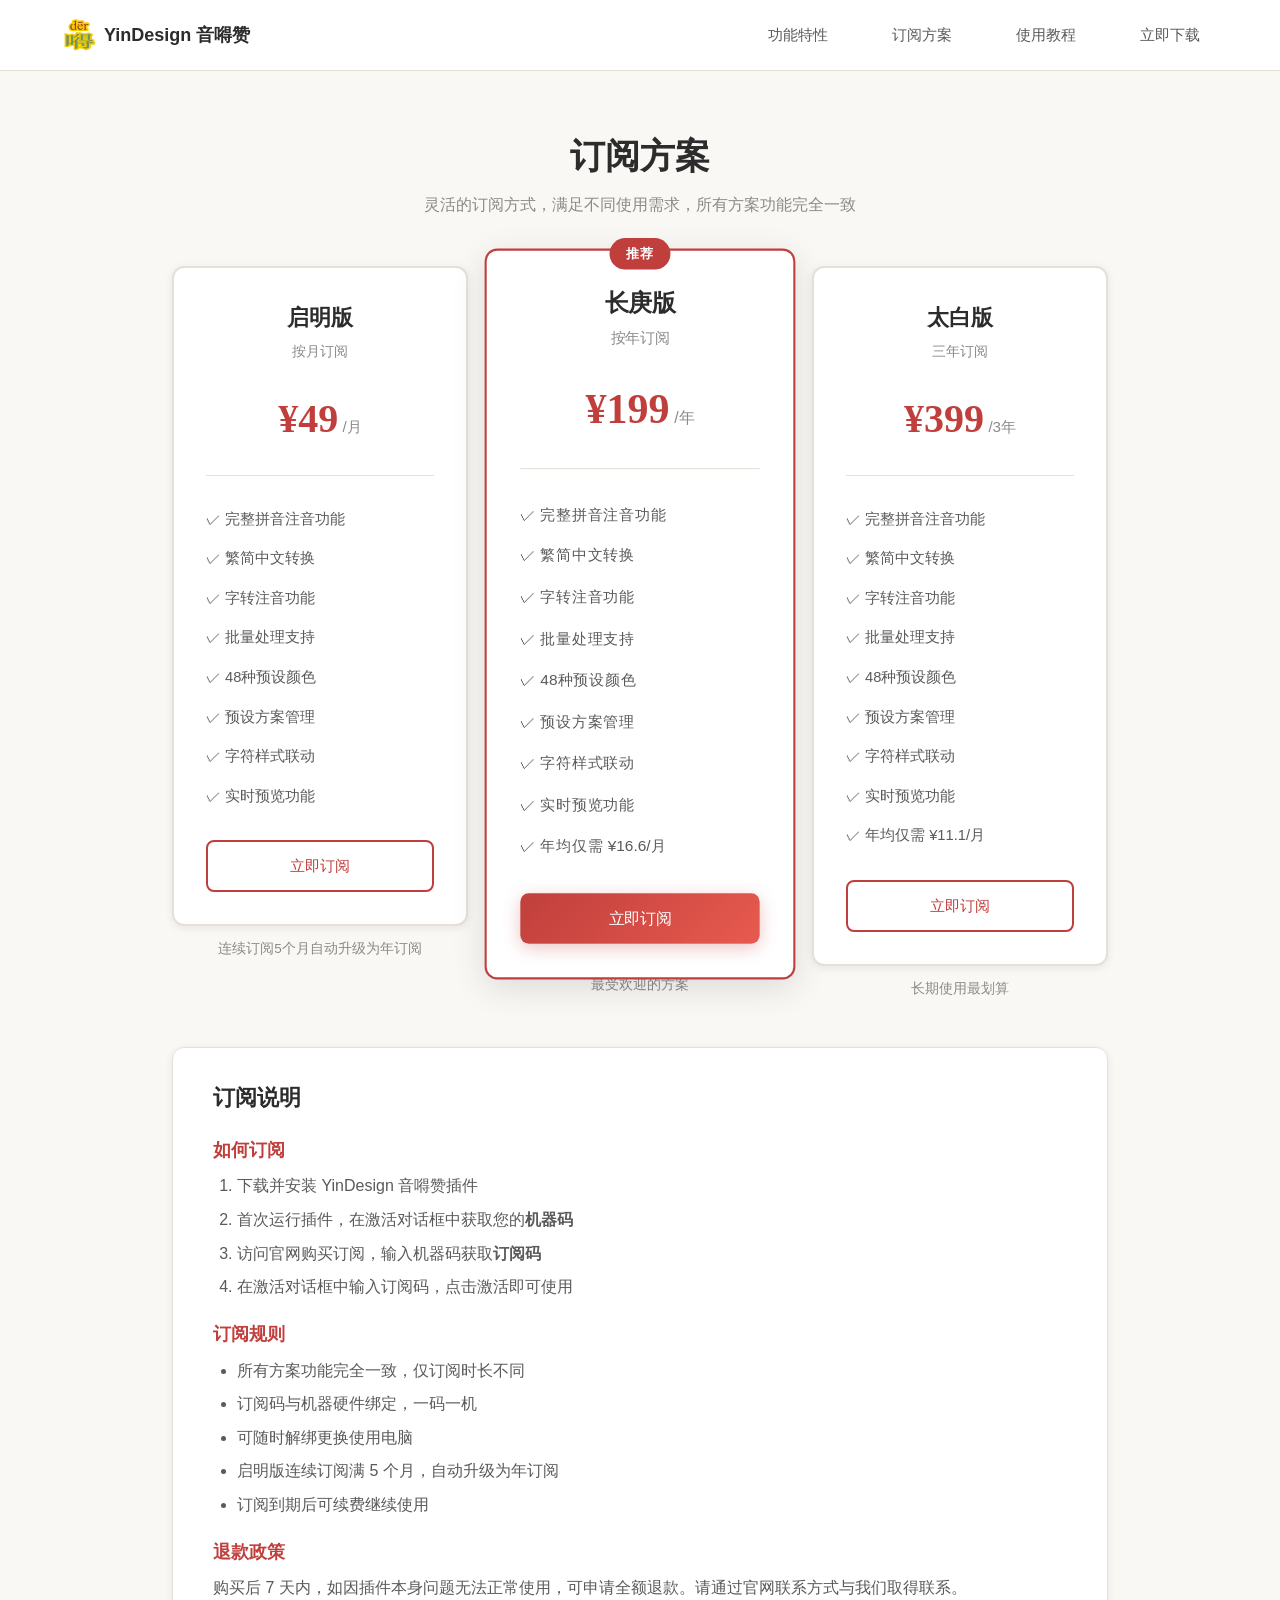
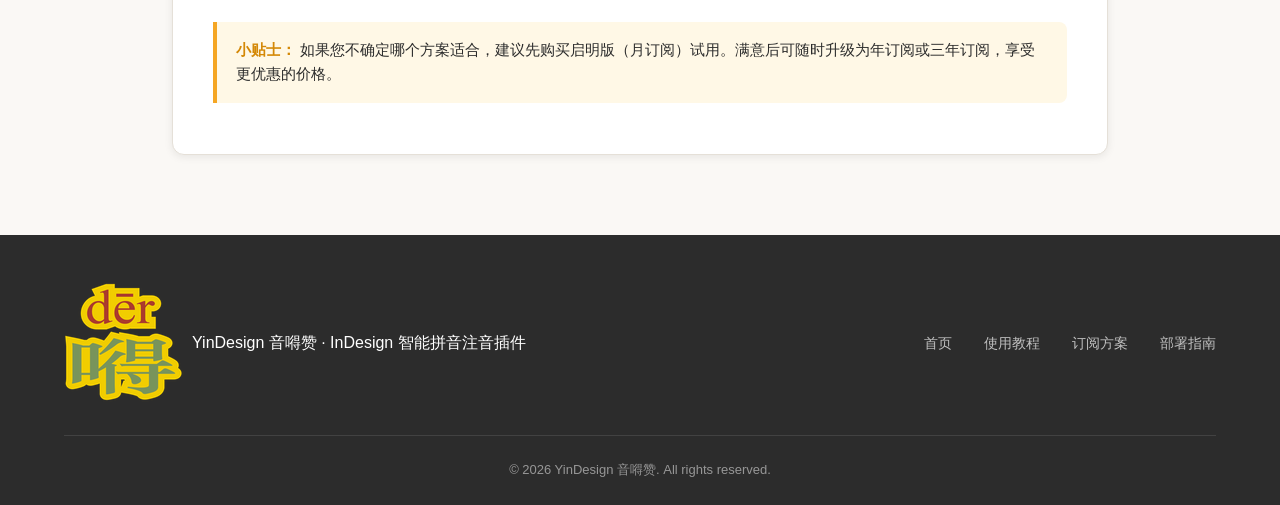
==== buy.html @ cba08c19 "v0.1补充页面文件" ====
<!DOCTYPE html>
<html lang="zh-CN">
<head>
    <meta charset="UTF-8">
    <meta name="viewport" content="width=device-width, initial-scale=1.0">
    <title>订阅方案 - YinDesign 音嘚赞 | InDesign 拼音注音插件</title>
    <meta name="description" content="YinDesign 音嘚赞订阅方案：启明版（¥49/月）、长庚版（¥199/年）、太白版（¥399/3年），灵活订阅，随时解绑。">
    <meta name="robots" content="index, follow">
    <link rel="canonical" href="https://yindesign.vip/buy.html">

    <link rel="stylesheet" href="styles.css">
    <style>
        .buy-page { padding-top: 80px; background: var(--bg-light); }
        .buy-container { max-width: 1000px; margin: 0 auto; padding: 3rem 2rem 5rem; }
        .buy-header { text-align: center; margin-bottom: 3rem; }
        .buy-header h1 { font-size: 2.2rem; margin-bottom: 0.5rem; }
        .buy-header p { color: var(--text-muted); }

        .pricing-grid { display: grid; grid-template-columns: repeat(3, 1fr); gap: 1.5rem; margin-bottom: 2rem; }
        .pricing-col { display: flex; flex-direction: column; }
        .pricing-card { background: white; border-radius: var(--radius-lg); padding: 2rem; box-shadow: var(--shadow-sm); border: 2px solid var(--border); flex: 1; display: flex; flex-direction: column; transition: all 0.3s; }
        .pricing-card:hover { transform: translateY(-4px); box-shadow: var(--shadow-md); }
        .pricing-card.featured { border-color: var(--primary); position: relative; }
        .pricing-badge { position: absolute; top: -12px; left: 50%; transform: translateX(-50%); background: var(--primary); color: white; padding: 0.3rem 1rem; border-radius: 999px; font-size: 0.8rem; font-weight: 600; }
        .pricing-header { text-align: center; margin-bottom: 1.5rem; }
        .pricing-name { font-size: 1.4rem; margin-bottom: 0.25rem; color: var(--text-primary); }
        .pricing-desc { color: var(--text-muted); font-size: 0.9rem; }
        .pricing-price { text-align: center; margin-bottom: 1.5rem; padding-bottom: 1.5rem; border-bottom: 1px solid var(--border); }
        .price-amount { font-size: 2.5rem; font-weight: 800; color: var(--primary); }
        .price-period { color: var(--text-muted); font-size: 0.95rem; }
        .pricing-features { list-style: none; padding: 0; margin: 0 0 1.5rem; flex: 1; }
        .pricing-features li { padding: 0.5rem 0; color: var(--text-secondary); font-size: 0.92rem; border-bottom: 1px solid var(--border-light); }
        .pricing-features li:last-child { border-bottom: none; }
        .pricing-card-note { text-align: center; color: var(--text-muted); font-size: 0.85rem; margin-top: 0.75rem; }

        .buy-info { background: white; border-radius: var(--radius-lg); padding: 2rem 2.5rem; margin-top: 3rem; box-shadow: var(--shadow-sm); border: 1px solid var(--border); }
        .buy-info h2 { font-size: 1.4rem; margin-bottom: 1rem; color: var(--text-primary); }
        .buy-info h3 { font-size: 1.1rem; margin: 1.25rem 0 0.5rem; color: var(--primary); }
        .buy-info p { margin-bottom: 0.75rem; color: var(--text-secondary); line-height: 1.8; }
        .buy-info ol { margin-left: 1.5rem; margin-bottom: 1rem; color: var(--text-secondary); }
        .buy-info li { margin-bottom: 0.4rem; line-height: 1.7; }
        .buy-info .tip { background: #fff8e6; border-left: 4px solid #f5a623; padding: 1rem 1.2rem; border-radius: 0 8px 8px 0; margin: 1.2rem 0; font-size: 0.95rem; }
        .buy-info .tip strong { color: #d48806; }

        @media (max-width: 900px) {
            .pricing-grid { grid-template-columns: 1fr; gap: 2rem; }
            .buy-container { padding: 2rem 1rem 4rem; }
            .buy-info { padding: 1.5rem; }
        }
    </style>
</head>
<body>
    <nav class="navbar">
        <div class="container">
            <div class="nav-brand">
                <a href="index.html" style="display:flex;align-items:center;gap:0.5rem;text-decoration:none;color:inherit;">
                    <img src="images/logo-yindesign.png" alt="YinDesign" class="brand-logo">
                    <span class="brand-text"><span class="brand-yd">YinDesign</span> <span class="brand-name">音嘚赞</span></span>
                </a>
            </div>
            <button class="nav-toggle" aria-label="菜单"><span></span><span></span><span></span></button>
            <ul class="nav-menu">
                <li><a href="index.html#features">功能特性</a></li>
                <li><a href="index.html#pricing">订阅方案</a></li>
                <li><a href="tutorial.html">使用教程</a></li>
                <li><a href="index.html#download">立即下载</a></li>
            </ul>
        </div>
    </nav>

    <main class="buy-page">
        <div class="buy-container">
            <div class="buy-header">
                <h1>订阅方案</h1>
                <p>灵活的订阅方式，满足不同使用需求，所有方案功能完全一致</p>
            </div>

            <div class="pricing-grid">
                <div class="pricing-col">
                    <div class="pricing-card">
                        <div class="pricing-header">
                            <h3 class="pricing-name">启明版</h3>
                            <p class="pricing-desc">按月订阅</p>
                        </div>
                        <div class="pricing-price">
                            <span class="price-amount">¥49</span>
                            <span class="price-period">/月</span>
                        </div>
                        <ul class="pricing-features">
                            <li>✓ 完整拼音注音功能</li>
                            <li>✓ 繁简中文转换</li>
                            <li>✓ 字转注音功能</li>
                            <li>✓ 批量处理支持</li>
                            <li>✓ 48种预设颜色</li>
                            <li>✓ 预设方案管理</li>
                            <li>✓ 字符样式联动</li>
                            <li>✓ 实时预览功能</li>
                        </ul>
                        <a href="#" class="btn btn-outline btn-block">立即订阅</a>
                    </div>
                    <p class="pricing-card-note">连续订阅5个月自动升级为年订阅</p>
                </div>

                <div class="pricing-col">
                    <div class="pricing-card featured">
                        <div class="pricing-badge">推荐</div>
                        <div class="pricing-header">
                            <h3 class="pricing-name">长庚版</h3>
                            <p class="pricing-desc">按年订阅</p>
                        </div>
                        <div class="pricing-price">
                            <span class="price-amount">¥199</span>
                            <span class="price-period">/年</span>
                        </div>
                        <ul class="pricing-features">
                            <li>✓ 完整拼音注音功能</li>
                            <li>✓ 繁简中文转换</li>
                            <li>✓ 字转注音功能</li>
                            <li>✓ 批量处理支持</li>
                            <li>✓ 48种预设颜色</li>
                            <li>✓ 预设方案管理</li>
                            <li>✓ 字符样式联动</li>
                            <li>✓ 实时预览功能</li>
                            <li>✓ 年均仅需 ¥16.6/月</li>
                        </ul>
                        <a href="#" class="btn btn-primary btn-block">立即订阅</a>
                    </div>
                    <p class="pricing-card-note">最受欢迎的方案</p>
                </div>

                <div class="pricing-col">
                    <div class="pricing-card">
                        <div class="pricing-header">
                            <h3 class="pricing-name">太白版</h3>
                            <p class="pricing-desc">三年订阅</p>
                        </div>
                        <div class="pricing-price">
                            <span class="price-amount">¥399</span>
                            <span class="price-period">/3年</span>
                        </div>
                        <ul class="pricing-features">
                            <li>✓ 完整拼音注音功能</li>
                            <li>✓ 繁简中文转换</li>
                            <li>✓ 字转注音功能</li>
                            <li>✓ 批量处理支持</li>
                            <li>✓ 48种预设颜色</li>
                            <li>✓ 预设方案管理</li>
                            <li>✓ 字符样式联动</li>
                            <li>✓ 实时预览功能</li>
                            <li>✓ 年均仅需 ¥11.1/月</li>
                        </ul>
                        <a href="#" class="btn btn-outline btn-block">立即订阅</a>
                    </div>
                    <p class="pricing-card-note">长期使用最划算</p>
                </div>
            </div>

            <div class="buy-info">
                <h2>订阅说明</h2>

                <h3>如何订阅</h3>
                <ol>
                    <li>下载并安装 YinDesign 音嘚赞插件</li>
                    <li>首次运行插件，在激活对话框中获取您的<strong>机器码</strong></li>
                    <li>访问官网购买订阅，输入机器码获取<strong>订阅码</strong></li>
                    <li>在激活对话框中输入订阅码，点击激活即可使用</li>
                </ol>

                <h3>订阅规则</h3>
                <ul style="padding-left:1.5rem;color:var(--text-secondary);margin-bottom:1rem;">
                    <li>所有方案功能完全一致，仅订阅时长不同</li>
                    <li>订阅码与机器硬件绑定，一码一机</li>
                    <li>可随时解绑更换使用电脑</li>
                    <li>启明版连续订阅满 5 个月，自动升级为年订阅</li>
                    <li>订阅到期后可续费继续使用</li>
                </ul>

                <h3>退款政策</h3>
                <p>购买后 7 天内，如因插件本身问题无法正常使用，可申请全额退款。请通过官网联系方式与我们取得联系。</p>

                <div class="tip">
                    <strong>小贴士：</strong>
                    如果您不确定哪个方案适合，建议先购买启明版（月订阅）试用。满意后可随时升级为年订阅或三年订阅，享受更优惠的价格。
                </div>
            </div>
        </div>
    </main>

    <footer class="footer">
        <div class="container">
            <div class="footer-content">
                <div class="footer-brand">
                    <img src="images/logo-yindesign.png" alt="YinDesign" class="footer-logo">
                    <p>YinDesign 音嘚赞 · InDesign 智能拼音注音插件</p>
                </div>
                <div class="footer-links">
                    <a href="index.html">首页</a>
                    <a href="tutorial.html">使用教程</a>
                    <a href="buy.html">订阅方案</a>
                    <a href="deploy-guide.html">部署指南</a>
                </div>
            </div>
            <div class="footer-bottom">
                <p>&copy; 2026 YinDesign 音嘚赞. All rights reserved.</p>
            </div>
        </div>
    </footer>
</body>
</html>
---- styles.css ----
/* ============================================
 * YinDesign 音嘚赞官网样式
 * 配色方案：中国传统色
 * ============================================ */

/* CSS 变量 - 传统配色 */
:root {
    /* 主色调 - 朱砂红系 */
    --primary: #C03F3C;           /* 朱砂红 */
    --primary-light: #E85A4F;     /* 浅朱红 */
    --primary-dark: #8B2323;      /* 深朱红 */
    
    /* 辅助色 - 黛蓝系 */
    --secondary: #2E4A62;         /* 黛蓝 */
    --secondary-light: #4A6B8A;   /* 浅黛蓝 */
    --secondary-dark: #1A2F42;    /* 深黛蓝 */
    
    /* 点缀色 */
    --accent: #D4A84B;            /* 金色 */
    --accent-light: #E8C97A;      /* 浅金 */
    
    /* 中性色 */
    --text-primary: #2C2C2C;      /* 墨黑 */
    --text-secondary: #5A5A5A;    /* 灰黑 */
    --text-muted: #8A8A8A;        /* 浅灰 */
    --bg-light: #FAF8F5;          /* 米白 */
    --bg-white: #FFFFFF;          /* 纯白 */
    --border: #E5E0D8;            /* 边框色 */
    
    /* 渐变 */
    --gradient-hero: linear-gradient(135deg, #FAF8F5 0%, #F5F0E8 50%, #EDE5D8 100%);
    --gradient-primary: linear-gradient(135deg, #C03F3C 0%, #E85A4F 100%);
    --gradient-secondary: linear-gradient(135deg, #2E4A62 0%, #4A6B8A 100%);
    
    /* 字体（系统自带，无需网络） */
    --font-serif: 'Songti SC', 'SimSun', 'STSong', 'Georgia', serif;
    --font-sans: 'PingFang SC', 'Hiragino Sans GB', 'Microsoft YaHei', 'Helvetica Neue', Helvetica, Arial, sans-serif;
    
    /* 间距 */
    --spacing-xs: 0.5rem;
    --spacing-sm: 1rem;
    --spacing-md: 1.5rem;
    --spacing-lg: 2rem;
    --spacing-xl: 3rem;
    --spacing-xxl: 4rem;
    
    /* 圆角 */
    --radius-sm: 4px;
    --radius-md: 8px;
    --radius-lg: 12px;
    --radius-xl: 20px;
    
    /* 阴影 */
    --shadow-sm: 0 2px 8px rgba(0, 0, 0, 0.08);
    --shadow-md: 0 4px 16px rgba(0, 0, 0, 0.1);
    --shadow-lg: 0 8px 32px rgba(0, 0, 0, 0.12);
    --shadow-xl: 0 16px 48px rgba(0, 0, 0, 0.15);
}

/* ============================================
 * 基础样式
 * ============================================ */

* {
    margin: 0;
    padding: 0;
    box-sizing: border-box;
}

html {
    scroll-behavior: smooth;
}

body {
    font-family: var(--font-sans);
    font-size: 16px;
    line-height: 1.6;
    color: var(--text-primary);
    background-color: var(--bg-white);
}

.container {
    width: 100%;
    max-width: 1200px;
    margin: 0 auto;
    padding: 0 var(--spacing-md);
}

a {
    color: inherit;
    text-decoration: none;
    transition: color 0.3s ease;
}

img {
    max-width: 100%;
    height: auto;
}

/* ============================================
 * 导航栏
 * ============================================ */

.navbar {
    position: fixed;
    top: 0;
    left: 0;
    right: 0;
    z-index: 1000;
    background: rgba(255, 255, 255, 0.95);
    backdrop-filter: blur(10px);
    border-bottom: 1px solid var(--border);
    transition: all 0.3s ease;
}

.navbar .container {
    display: flex;
    align-items: center;
    justify-content: space-between;
    height: 70px;
}

.nav-brand {
    display: flex;
    align-items: center;
    gap: var(--spacing-xs);
}

.brand-icon {
    display: flex;
    align-items: center;
    justify-content: center;
    width: 36px;
    height: 36px;
    background: var(--gradient-primary);
    color: white;
    font-family: var(--font-serif);
    font-size: 18px;
    font-weight: 600;
    border-radius: var(--radius-md);
}

.brand-logo {
    width: 32px;
    height: 32px;
    border-radius: var(--radius-sm);
    object-fit: contain;
}

.brand-text {
    font-size: 18px;
    font-weight: 600;
    color: var(--text-primary);
}

.brand-yd {
    font-family: var(--font-sans);
}

.brand-name {
    font-family: var(--font-serif);
}

.nav-menu {
    display: flex;
    align-items: center;
    gap: var(--spacing-lg);
    list-style: none;
}

.nav-menu a {
    font-size: 15px;
    font-weight: 500;
    color: var(--text-secondary);
    padding: var(--spacing-xs) var(--spacing-sm);
    border-radius: var(--radius-sm);
    transition: all 0.3s ease;
}

.nav-menu a:hover {
    color: var(--primary);
    background: rgba(192, 63, 60, 0.08);
}

.nav-toggle {
    display: none;
    flex-direction: column;
    gap: 5px;
    background: none;
    border: none;
    cursor: pointer;
    padding: 5px;
}

.nav-toggle span {
    display: block;
    width: 24px;
    height: 2px;
    background: var(--text-primary);
    transition: all 0.3s ease;
}

/* ============================================
 * Hero 区域
 * ============================================ */

.hero {
    padding: 120px 0 80px;
    background: var(--gradient-hero);
    position: relative;
    overflow: hidden;
}

/* Hero 背景轮播（底层大图） */
.hero-bg-carousel {
    position: absolute;
    top: -20px;
    left: -20px;
    right: -20px;
    bottom: -20px;
    z-index: 0;
}

.hero-bg-slide {
    position: absolute;
    top: 0;
    left: 0;
    width: 100%;
    height: 100%;
    opacity: 0;
    transition: opacity 1.2s ease;
    background-size: cover;
    background-position: center;
    filter: blur(2px) saturate(1.2);
    transform: scale(1.05);
}

.hero-bg-slide.active {
    opacity: 0.55;
}

/* 毛玻璃叠加层 */
.hero-glass {
    position: absolute;
    top: 0;
    left: 0;
    right: 0;
    bottom: 0;
    z-index: 1;
    backdrop-filter: blur(20px) saturate(1.2);
    -webkit-backdrop-filter: blur(20px) saturate(1.2);
    background: rgba(250, 248, 245, 0.15);
}

.hero::before {
    content: '';
    position: absolute;
    top: 0;
    left: 0;
    right: 0;
    bottom: 0;
    background: url("data:image/svg+xml,%3Csvg width='60' height='60' viewBox='0 0 60 60' xmlns='http://www.w3.org/2000/svg'%3E%3Cg fill='none' fill-rule='evenodd'%3E%3Cg fill='%23C03F3C' fill-opacity='0.03'%3E%3Cpath d='M36 34v-4h-2v4h-4v2h4v4h2v-4h4v-2h-4zm0-30V0h-2v4h-4v2h4v4h2V6h4V4h-4zM6 34v-4H4v4H0v2h4v4h2v-4h4v-2H6zM6 4V0H4v4H0v2h4v4h2V6h4V4H6z'/%3E%3C/g%3E%3C/g%3E%3C/svg%3E");
    opacity: 0.5;
    z-index: 2;
}

.hero .container {
    display: grid;
    grid-template-columns: 1fr 1fr;
    gap: var(--spacing-xxl);
    align-items: center;
    position: relative;
    z-index: 3;
}

.hero-content {
    max-width: 100%;
    text-align: left;
}

.hero-badge {
    display: inline-block;
    padding: 6px 16px;
    background: rgba(192, 63, 60, 0.1);
    color: var(--primary);
    font-size: 14px;
    font-weight: 500;
    border-radius: 20px;
    margin-bottom: var(--spacing-md);
}

.hero-badge-inverted {
    background: var(--primary);
    color: white;
}

.hero-title {
    margin-bottom: var(--spacing-md);
}

.title-main {
    display: block;
    font-size: 48px;
    font-weight: 700;
    color: var(--text-primary);
    line-height: 1.2;
    margin-bottom: var(--spacing-xs);
}

.title-yd {
    font-family: var(--font-sans);
}

.title-name {
    font-family: var(--font-serif);
}

.title-sub {
    display: block;
    font-size: 20px;
    font-weight: 400;
    color: var(--text-secondary);
}

.hero-desc {
    font-size: 16px;
    color: var(--text-secondary);
    margin-bottom: var(--spacing-lg);
    line-height: 1.8;
}

.hero-logos {
    display: flex;
    align-items: center;
    gap: var(--spacing-md);
    margin-bottom: var(--spacing-lg);
    padding: var(--spacing-md);
    background: rgba(255, 255, 255, 0.6);
    backdrop-filter: blur(10px);
    -webkit-backdrop-filter: blur(10px);
    border-radius: var(--radius-lg);
    box-shadow: var(--shadow-sm);
    justify-content: center;
}

.logo-item {
    display: flex;
    flex-direction: column;
    align-items: center;
    gap: var(--spacing-xs);
}

.logo-img {
    width: 48px;
    height: 48px;
    border-radius: var(--radius-md);
    object-fit: contain;
}

.logo-icon {
    width: 48px;
    height: 48px;
    border-radius: var(--radius-md);
    display: flex;
    align-items: center;
    justify-content: center;
    background: var(--bg-soft);
    color: var(--text-primary);
}

.logo-icon svg {
    width: 28px;
    height: 28px;
}

.mac-icon {
    background: linear-gradient(135deg, #f5f5f7 0%, #e8e8ed 100%);
    color: #1d1d1f;
}

.logo-label {
    font-size: 12px;
    color: var(--text-muted);
}

.logo-plus {
    font-size: 24px;
    font-weight: 300;
    color: var(--text-muted);
}

.hero-actions {
    display: flex;
    gap: var(--spacing-sm);
    justify-content: center;
}

.hero-image {
    display: flex;
    justify-content: center;
}

.screenshot-placeholder {
    width: 100%;
    max-width: 600px;
    aspect-ratio: 16/10;
    background: white;
    border-radius: var(--radius-xl);
    box-shadow: var(--shadow-xl);
    display: flex;
    align-items: center;
    justify-content: center;
    border: 1px solid var(--border);
    overflow: hidden;
}

.screenshot-placeholder img {
    width: 100%;
    height: 100%;
    object-fit: cover;
    object-position: center;
}

/* ============================================
 * 轮播图
 * ============================================ */

.carousel {
    position: relative;
    width: 100%;
    max-width: 680px;
    aspect-ratio: 4/3;
    border-radius: var(--radius-xl);
    box-shadow: var(--shadow-xl);
    overflow: hidden;
    cursor: pointer;
}

.carousel-track {
    position: relative;
    width: 100%;
    height: 100%;
}

.carousel-slide {
    position: absolute;
    top: 0;
    left: 0;
    width: 100%;
    height: 100%;
    opacity: 0;
    transition: opacity 0.6s ease;
}

.carousel-slide.active {
    opacity: 1;
}

.carousel-slide img {
    width: 100%;
    height: 100%;
    object-fit: cover;
    object-position: center;
}

.carousel-dots {
    position: absolute;
    bottom: 12px;
    left: 50%;
    transform: translateX(-50%);
    display: flex;
    gap: 8px;
    z-index: 2;
}

.carousel-dot {
    width: 8px;
    height: 8px;
    border-radius: 50%;
    background: rgba(255, 255, 255, 0.5);
    cursor: pointer;
    transition: all 0.3s ease;
}

.carousel-dot.active {
    background: white;
    transform: scale(1.2);
}

.carousel-arrow {
    position: absolute;
    top: 50%;
    transform: translateY(-50%);
    width: 32px;
    height: 32px;
    border-radius: 50%;
    background: rgba(0, 0, 0, 0.3);
    color: white;
    border: none;
    font-size: 20px;
    cursor: pointer;
    opacity: 0;
    transition: all 0.3s ease;
    display: flex;
    align-items: center;
    justify-content: center;
    z-index: 2;
}

.carousel:hover .carousel-arrow {
    opacity: 1;
}

.carousel-arrow:hover {
    background: rgba(0, 0, 0, 0.6);
}

.carousel-prev {
    left: 8px;
}

.carousel-next {
    right: 8px;
}

/* ============================================
 * 图片灯箱（放大查看）
 * ============================================ */

.lightbox {
    position: fixed;
    top: 0;
    left: 0;
    width: 100%;
    height: 100%;
    background: rgba(0, 0, 0, 0.85);
    z-index: 2000;
    display: flex;
    align-items: center;
    justify-content: center;
    opacity: 0;
    visibility: hidden;
    transition: all 0.3s ease;
    cursor: zoom-out;
}

.lightbox.active {
    opacity: 1;
    visibility: visible;
}

.lightbox img {
    max-width: 90vw;
    max-height: 90vh;
    border-radius: var(--radius-lg);
    box-shadow: 0 20px 60px rgba(0, 0, 0, 0.5);
    transform: scale(0.9);
    transition: transform 0.3s ease;
}

.lightbox.active img {
    transform: scale(1);
}

.lightbox-close {
    position: absolute;
    top: 20px;
    right: 20px;
    width: 40px;
    height: 40px;
    border-radius: 50%;
    background: rgba(255, 255, 255, 0.15);
    color: white;
    border: none;
    font-size: 24px;
    cursor: pointer;
    display: flex;
    align-items: center;
    justify-content: center;
    transition: background 0.3s ease;
}

.lightbox-close:hover {
    background: rgba(255, 255, 255, 0.3);
}

.lightbox-arrow {
    position: absolute;
    top: 50%;
    transform: translateY(-50%);
    width: 48px;
    height: 48px;
    border-radius: 50%;
    background: rgba(255, 255, 255, 0.15);
    color: white;
    border: none;
    font-size: 32px;
    cursor: pointer;
    display: flex;
    align-items: center;
    justify-content: center;
    transition: background 0.3s ease;
    z-index: 2001;
}
.lightbox-arrow:hover {
    background: rgba(255, 255, 255, 0.3);
}
.lightbox-prev { left: 20px; }
.lightbox-next { right: 20px; }

.lightbox-caption {
    position: absolute;
    bottom: 20px;
    left: 50%;
    transform: translateX(-50%);
    color: rgba(255, 255, 255, 0.7);
    font-size: 14px;
    text-align: center;
    max-width: 80vw;
}

.placeholder-content {
    display: flex;
    flex-direction: column;
    align-items: center;
    gap: var(--spacing-sm);
    color: var(--text-muted);
}

.placeholder-icon {
    font-size: 48px;
}

.placeholder-text {
    font-size: 16px;
}

.placeholder-hint {
    font-size: 12px;
    color: var(--text-muted);
}

/* ============================================
 * 按钮样式
 * ============================================ */

.btn {
    display: inline-flex;
    align-items: center;
    justify-content: center;
    padding: 12px 28px;
    font-size: 15px;
    font-weight: 500;
    border-radius: var(--radius-md);
    cursor: pointer;
    transition: all 0.3s ease;
    border: none;
    text-decoration: none;
}

.btn-primary {
    background: var(--gradient-primary);
    color: white;
    box-shadow: 0 4px 16px rgba(192, 63, 60, 0.3);
}

.btn-primary:hover {
    transform: translateY(-2px);
    box-shadow: 0 6px 24px rgba(192, 63, 60, 0.4);
}

.btn-secondary {
    background: white;
    color: var(--text-primary);
    border: 1px solid var(--border);
}

.btn-secondary:hover {
    border-color: var(--primary);
    color: var(--primary);
}

.btn-outline {
    background: transparent;
    color: var(--primary);
    border: 2px solid var(--primary);
}

.btn-outline:hover {
    background: var(--primary);
    color: white;
}

.btn-large {
    padding: 16px 36px;
    font-size: 16px;
}

/* ============================================
 * 通用区块样式
 * ============================================ */

section {
    padding: var(--spacing-xxl) 0;
}

.section-header {
    text-align: center;
    margin-bottom: var(--spacing-xl);
}

.section-title {
    font-family: var(--font-serif);
    font-size: 36px;
    font-weight: 600;
    color: var(--text-primary);
    margin-bottom: var(--spacing-sm);
}

.section-desc {
    font-size: 16px;
    color: var(--text-secondary);
}

/* ============================================
 * 功能特性
 * ============================================ */

.features {
    background: var(--bg-white);
}

.features-grid {
    display: grid;
    grid-template-columns: repeat(3, 1fr);
    gap: var(--spacing-lg);
}

.feature-card {
    background: white;
    border-radius: var(--radius-lg);
    padding: var(--spacing-lg);
    border: 1px solid var(--border);
    transition: all 0.3s ease;
}

.feature-card:hover {
    border-color: var(--primary-light);
    box-shadow: var(--shadow-md);
    transform: translateY(-4px);
}

.feature-icon {
    font-size: 40px;
    margin-bottom: var(--spacing-sm);
}

.feature-title {
    font-family: var(--font-serif);
    font-size: 20px;
    font-weight: 600;
    color: var(--text-primary);
    margin-bottom: var(--spacing-xs);
}

.feature-desc {
    font-size: 14px;
    color: var(--text-secondary);
    line-height: 1.7;
    margin-bottom: var(--spacing-md);
}

.feature-image {
    width: 100%;
    border-radius: var(--radius-md);
    overflow: hidden;
    cursor: pointer;
    position: relative;
    border: 1px solid var(--border);
    transition: transform 0.3s ease, box-shadow 0.3s ease;
}
.feature-image:hover {
    transform: translateY(-2px);
    box-shadow: 0 8px 24px rgba(0, 0, 0, 0.12);
}
.feature-image img {
    width: 100%;
    height: auto;
    display: block;
}
.feature-image-zoom {
    position: absolute;
    bottom: 0;
    left: 0;
    right: 0;
    padding: 8px;
    background: linear-gradient(transparent, rgba(0, 0, 0, 0.6));
    color: #fff;
    font-size: 12px;
    text-align: center;
    opacity: 0;
    transition: opacity 0.3s ease;
}
.feature-image:hover .feature-image-zoom {
    opacity: 1;
}

/* ============================================
 * 适用场景
 * ============================================ */

.scenarios {
    background: var(--gradient-hero);
}

.scenarios-grid {
    display: grid;
    grid-template-columns: repeat(6, 1fr);
    gap: var(--spacing-md);
}

.scenario-item {
    display: flex;
    flex-direction: column;
    align-items: center;
    gap: var(--spacing-xs);
    padding: var(--spacing-md);
    background: white;
    border-radius: var(--radius-lg);
    box-shadow: var(--shadow-sm);
    transition: all 0.3s ease;
}

.scenario-item:hover {
    transform: translateY(-4px);
    box-shadow: var(--shadow-md);
}

.scenario-icon {
    font-size: 32px;
}

.scenario-text {
    font-size: 14px;
    font-weight: 500;
    color: var(--text-primary);
    text-align: center;
}

/* ============================================
 * 订阅方案
 * ============================================ */

.pricing {
    background: var(--bg-white);
}

.pricing-grid {
    display: grid;
    grid-template-columns: repeat(3, 1fr);
    gap: var(--spacing-lg);
    align-items: start;
}

.pricing-col {
    display: flex;
    flex-direction: column;
    align-items: center;
}

.pricing-card {
    background: white;
    border-radius: var(--radius-xl);
    padding: var(--spacing-xl);
    border: 1px solid var(--border);
    text-align: center;
    position: relative;
    transition: all 0.3s ease;
    display: flex;
    flex-direction: column;
    width: 100%;
}

.pricing-card:hover {
    box-shadow: var(--shadow-lg);
}

.pricing-card.featured {
    border-color: var(--primary);
    box-shadow: var(--shadow-lg);
    transform: scale(1.05);
}

.pricing-badge {
    position: absolute;
    top: -12px;
    left: 50%;
    transform: translateX(-50%);
    background: var(--gradient-primary);
    color: white;
    padding: 4px 20px;
    font-size: 12px;
    font-weight: 600;
    border-radius: 20px;
}

.pricing-header {
    margin-bottom: var(--spacing-md);
}

.pricing-name {
    font-family: var(--font-serif);
    font-size: 24px;
    font-weight: 600;
    color: var(--text-primary);
    margin-bottom: var(--spacing-xs);
}

.pricing-desc {
    font-size: 14px;
    color: var(--text-muted);
}

.pricing-price {
    margin-bottom: var(--spacing-lg);
}

.price-amount {
    font-family: var(--font-serif);
    font-size: 48px;
    font-weight: 700;
    color: var(--primary);
}

.price-period {
    font-size: 16px;
    color: var(--text-muted);
}

.pricing-features {
    list-style: none;
    text-align: left;
    margin-bottom: var(--spacing-lg);
    flex: 1;
}

.pricing-features li {
    padding: var(--spacing-xs) 0;
    font-size: 14px;
    color: var(--text-secondary);
    border-bottom: 1px solid var(--border);
}

.pricing-features li:last-child {
    border-bottom: none;
}

.pricing-card-note {
    margin-top: var(--spacing-sm);
    font-size: 12px;
    color: var(--accent);
    text-align: center;
}

.pricing-footer-note {
    text-align: center;
    margin-top: var(--spacing-lg);
    font-size: 14px;
    color: var(--text-muted);
}

/* ============================================
 * 使用教程
 * ============================================ */

.tutorial {
    background: var(--gradient-hero);
}

.tutorial-grid {
    display: grid;
    grid-template-columns: repeat(4, 1fr);
    gap: var(--spacing-lg);
}

.tutorial-card {
    background: white;
    border-radius: var(--radius-lg);
    padding: var(--spacing-lg);
    text-align: center;
    position: relative;
    transition: all 0.3s ease;
}

.tutorial-card:hover {
    box-shadow: var(--shadow-md);
    transform: translateY(-4px);
}

.tutorial-number {
    position: absolute;
    top: var(--spacing-sm);
    left: var(--spacing-sm);
    font-family: var(--font-serif);
    font-size: 14px;
    font-weight: 700;
    color: var(--primary);
    opacity: 0.5;
}

.tutorial-image-placeholder {
    width: 100%;
    height: 100px;
    background: var(--bg-light);
    border-radius: var(--radius-md);
    display: flex;
    align-items: center;
    justify-content: center;
    color: var(--text-muted);
    font-size: 12px;
    margin-bottom: var(--spacing-sm);
    border: 1px dashed var(--border);
}

.tutorial-title {
    font-family: var(--font-serif);
    font-size: 16px;
    font-weight: 600;
    color: var(--text-primary);
    margin-bottom: var(--spacing-xs);
}

.tutorial-desc {
    font-size: 13px;
    color: var(--text-secondary);
    line-height: 1.6;
    margin-bottom: var(--spacing-sm);
}

.tutorial-link {
    font-size: 13px;
    color: var(--primary);
    font-weight: 500;
}

.tutorial-link:hover {
    text-decoration: underline;
}

/* ============================================
 * 下载区域
 * ============================================ */

.download {
    background: var(--secondary);
    color: white;
}

.download-content {
    text-align: center;
    max-width: 600px;
    margin: 0 auto;
}

.download-title {
    font-family: var(--font-serif);
    font-size: 36px;
    font-weight: 600;
    margin-bottom: var(--spacing-sm);
}

.download-desc {
    font-size: 16px;
    opacity: 0.8;
    margin-bottom: var(--spacing-lg);
}

.download-info {
    display: flex;
    justify-content: center;
    gap: var(--spacing-xl);
    margin-bottom: var(--spacing-lg);
}

.info-item {
    display: flex;
    flex-direction: column;
    gap: var(--spacing-xs);
}

.info-label {
    font-size: 12px;
    opacity: 0.6;
    text-transform: uppercase;
    letter-spacing: 1px;
}

.info-value {
    font-size: 18px;
    font-weight: 600;
}

.download-actions {
    display: flex;
    justify-content: center;
    gap: var(--spacing-sm);
}

.download .btn-primary {
    background: white;
    color: var(--secondary);
    box-shadow: 0 4px 16px rgba(0, 0, 0, 0.2);
}

.download .btn-primary:hover {
    background: var(--bg-light);
}

.download .btn-secondary {
    background: transparent;
    color: white;
    border-color: rgba(255, 255, 255, 0.3);
}

.download .btn-secondary:hover {
    border-color: white;
}

/* ============================================
 * 页脚
 * ============================================ */

.footer {
    background: var(--text-primary);
    color: white;
    padding: var(--spacing-xl) 0 var(--spacing-md);
}

.footer-content {
    display: flex;
    justify-content: space-between;
    align-items: center;
    padding-bottom: var(--spacing-lg);
    border-bottom: 1px solid rgba(255, 255, 255, 0.1);
    margin-bottom: var(--spacing-md);
}

.footer-brand {
    display: flex;
    align-items: center;
    gap: var(--spacing-xs);
}

.footer-brand .brand-icon {
    background: var(--primary);
}

.footer-brand .brand-text {
    color: white;
}

.footer-links {
    display: flex;
    gap: var(--spacing-lg);
}

.footer-links a {
    font-size: 14px;
    opacity: 0.7;
    transition: opacity 0.3s ease;
}

.footer-links a:hover {
    opacity: 1;
}

.footer-contact {
    text-align: right;
}

.footer-contact p {
    font-size: 14px;
    opacity: 0.7;
    margin-bottom: var(--spacing-xs);
}

.footer-bottom {
    text-align: center;
}

.footer-bottom p {
    font-size: 13px;
    opacity: 0.5;
}

/* ============================================
 * 响应式设计
 * ============================================ */

@media (max-width: 1024px) {
    .hero .container {
        grid-template-columns: 1fr;
        text-align: center;
    }
    
    .hero-content {
        max-width: 100%;
    }
    
    .hero-logos {
        justify-content: center;
    }
    
    .hero-actions {
        justify-content: center;
    }
    
    .hero-image {
        order: -1;
    }
    
    .screenshot-placeholder {
        max-width: 400px;
    }
    
    .features-grid {
        grid-template-columns: repeat(2, 1fr);
    }
    
    .scenarios-grid {
        grid-template-columns: repeat(3, 1fr);
    }
    
    .pricing-grid {
        grid-template-columns: 1fr;
        max-width: 400px;
        margin: 0 auto;
    }
    
    .pricing-card.featured {
        transform: none;
    }
    
    .tutorial-grid {
        grid-template-columns: repeat(2, 1fr);
    }
}

@media (max-width: 768px) {
    .nav-menu {
        display: none;
        position: absolute;
        top: 70px;
        left: 0;
        right: 0;
        background: white;
        flex-direction: column;
        padding: var(--spacing-md);
        border-bottom: 1px solid var(--border);
        box-shadow: var(--shadow-md);
    }
    
    .nav-menu.active {
        display: flex;
    }
    
    .nav-toggle {
        display: flex;
    }
    
    .title-main {
        font-size: 36px;
    }
    
    .title-sub {
        font-size: 18px;
    }
    
    .section-title {
        font-size: 28px;
    }
    
    .features-grid {
        grid-template-columns: 1fr;
    }
    
    .scenarios-grid {
        grid-template-columns: repeat(2, 1fr);
    }
    
    .tutorial-grid {
        grid-template-columns: 1fr;
    }
    
    .footer-content {
        flex-direction: column;
        gap: var(--spacing-lg);
        text-align: center;
    }
    
    .footer-links {
        flex-wrap: wrap;
        justify-content: center;
    }
    
    .footer-contact {
        text-align: center;
    }
    
    .download-info {
        flex-direction: column;
        gap: var(--spacing-sm);
    }
    
    .download-actions {
        flex-direction: column;
    }
}

@media (max-width: 480px) {
    .hero {
        padding: 100px 0 60px;
    }
    
    .title-main {
        font-size: 28px;
    }
    
    .hero-actions {
        flex-direction: column;
    }
    
    .btn {
        width: 100%;
    }
    
    .scenarios-grid {
        grid-template-columns: 1fr;
    }
}

/* ============================================
 * Lightbox 点击放大
 * ============================================ */
.feature-lightbox {
    display: none;
    position: fixed;
    top: 0;
    left: 0;
    width: 100%;
    height: 100%;
    background: rgba(0, 0, 0, 0.85);
    z-index: 9999;
    justify-content: center;
    align-items: center;
    cursor: pointer;
    animation: lightboxFadeIn 0.3s ease;
}
.feature-lightbox.active {
    display: flex;
}
.feature-lightbox img {
    max-width: 90vw;
    max-height: 90vh;
    border-radius: 12px;
    box-shadow: 0 20px 60px rgba(0, 0, 0, 0.5);
    animation: lightboxZoomIn 0.3s ease;
}
.feature-lightbox-close {
    position: absolute;
    top: 20px;
    right: 30px;
    color: #fff;
    font-size: 36px;
    cursor: pointer;
    z-index: 10000;
    width: 44px;
    height: 44px;
    display: flex;
    align-items: center;
    justify-content: center;
    border-radius: 50%;
    background: rgba(255, 255, 255, 0.1);
    transition: background 0.2s ease;
}
.feature-lightbox-close:hover {
    background: rgba(255, 255, 255, 0.25);
}
.feature-lightbox-nav {
    position: absolute;
    top: 50%;
    transform: translateY(-50%);
    color: #fff;
    font-size: 32px;
    cursor: pointer;
    width: 48px;
    height: 48px;
    display: flex;
    align-items: center;
    justify-content: center;
    border-radius: 50%;
    background: rgba(255, 255, 255, 0.1);
    transition: background 0.2s ease;
    user-select: none;
}
.feature-lightbox-nav:hover {
    background: rgba(255, 255, 255, 0.25);
}
.feature-lightbox-prev { left: 20px; }
.feature-lightbox-next { right: 20px; }
.feature-lightbox-counter {
    position: absolute;
    bottom: 20px;
    left: 50%;
    transform: translateX(-50%);
    color: rgba(255, 255, 255, 0.7);
    font-size: 14px;
}

@keyframes lightboxFadeIn {
    from { opacity: 0; }
    to { opacity: 1; }
}
@keyframes lightboxZoomIn {
    from { transform: scale(0.9); opacity: 0; }
    to { transform: scale(1); opacity: 1; }
}
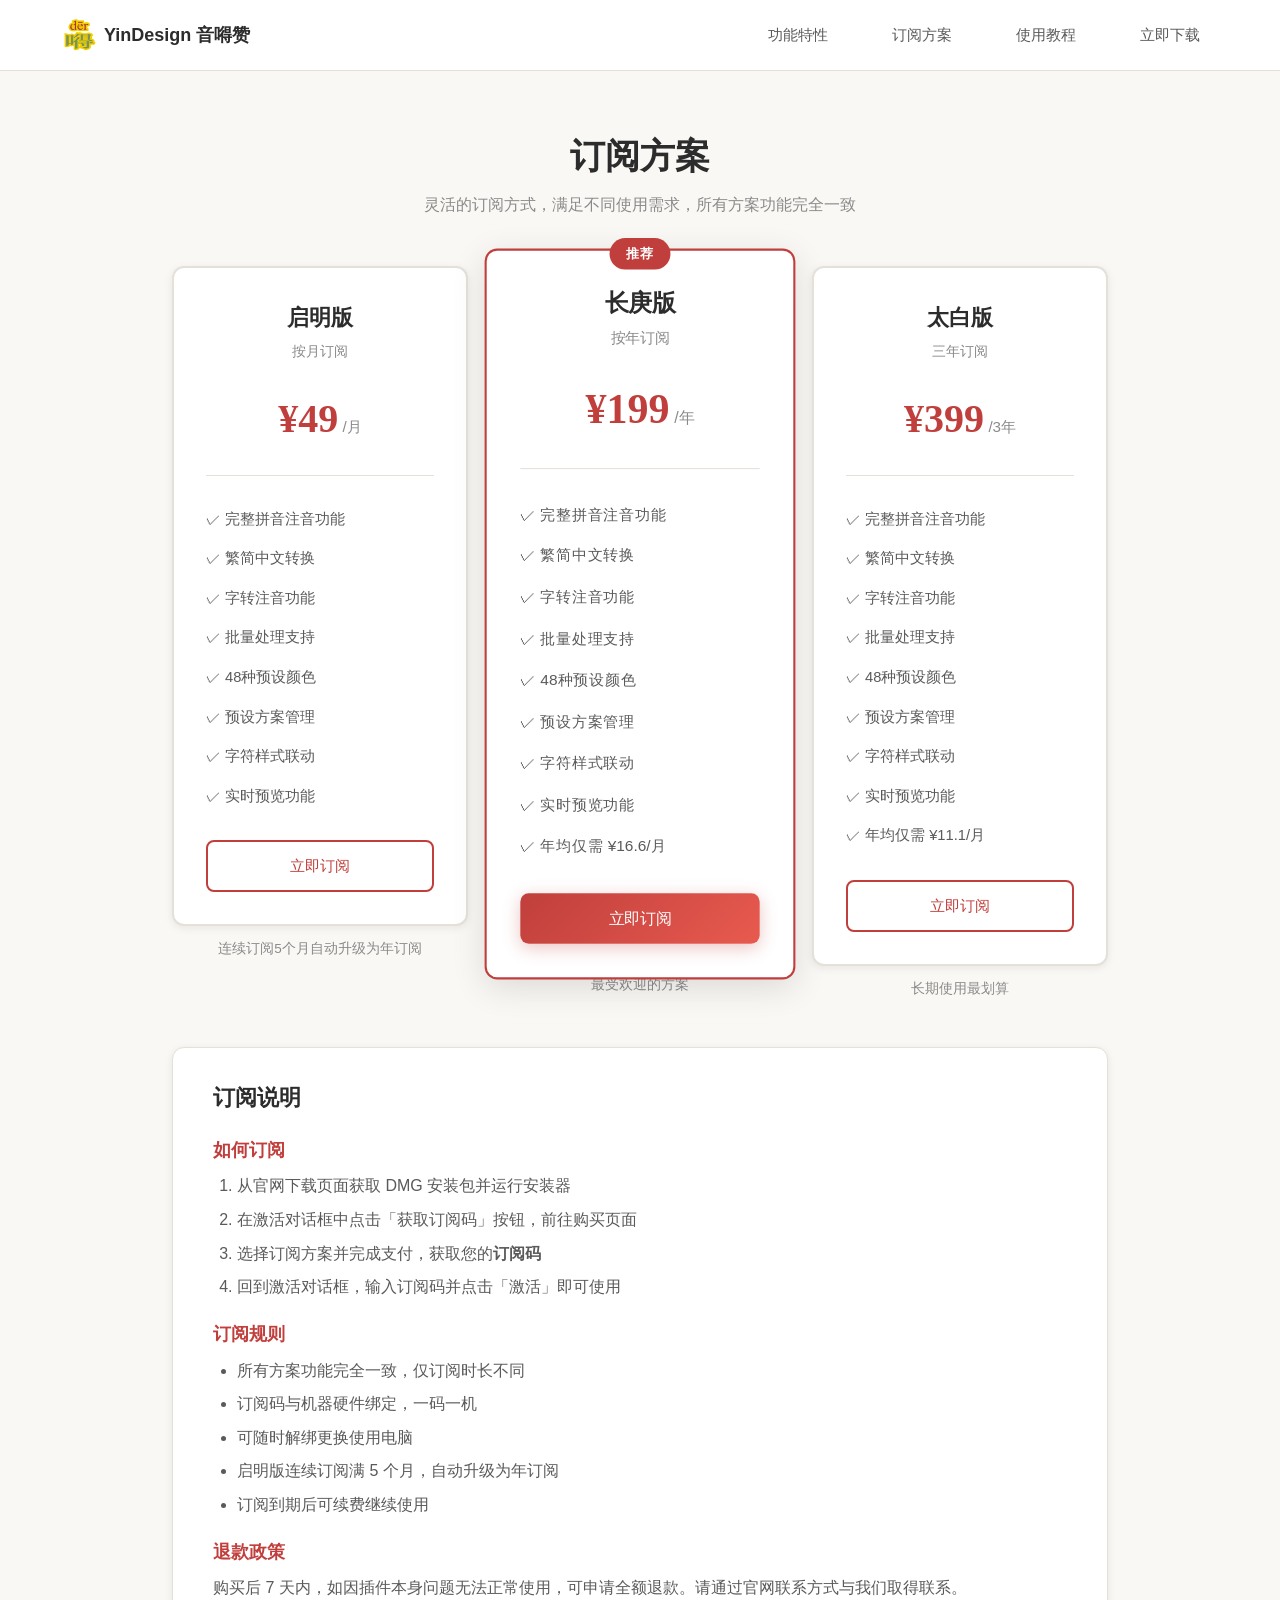
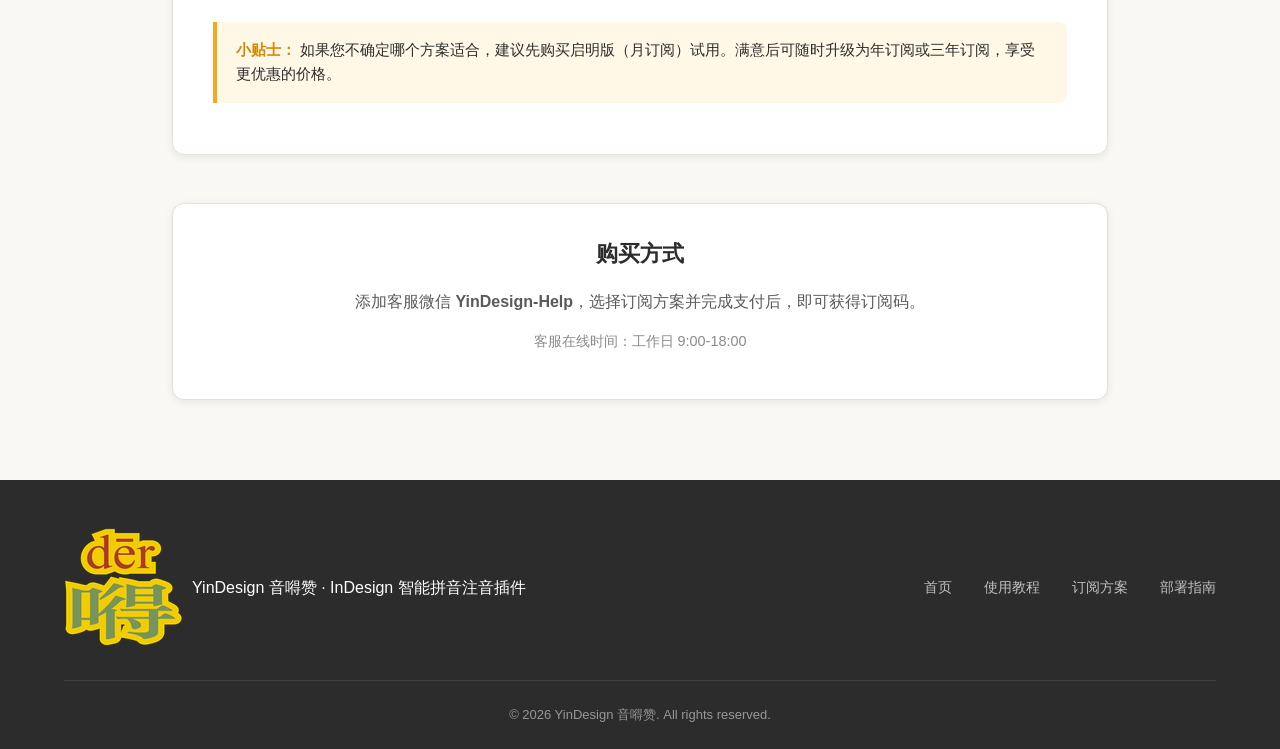
==== commit 89ef0b8c: "优化下载安装器" ====
--- a/buy.html
+++ b/buy.html
@@ -5,8 +5,30 @@
     <meta name="viewport" content="width=device-width, initial-scale=1.0">
     <title>订阅方案 - YinDesign 音嘚赞 | InDesign 拼音注音插件</title>
     <meta name="description" content="YinDesign 音嘚赞订阅方案：启明版（¥49/月）、长庚版（¥199/年）、太白版（¥399/3年），灵活订阅，随时解绑。">
+    <meta name="keywords" content="InDesign插件订阅,拼音插件价格,YinDesign订阅方案,InDesign注音工具购买,Mac排版插件,中文拼音插件,教材排版软件">
+    <meta name="author" content="YinDesign">
     <meta name="robots" content="index, follow">
     <link rel="canonical" href="https://yindesign.vip/buy.html">
+
+    <!-- Open Graph -->
+    <meta property="og:type" content="product">
+    <meta property="og:title" content="订阅方案 - YinDesign 音嘚赞 | InDesign 拼音注音插件">
+    <meta property="og:description" content="YinDesign 音嘚赞订阅方案：启明版（¥49/月）、长庚版（¥199/年）、太白版（¥399/3年），灵活订阅，随时解绑。">
+    <meta property="og:url" content="https://yindesign.vip/buy.html">
+    <meta property="og:site_name" content="YinDesign 音嘚赞">
+    <meta property="og:locale" content="zh_CN">
+
+    <!-- 面包屑结构化数据 -->
+    <script type="application/ld+json">
+    {
+        "@context": "https://schema.org",
+        "@type": "BreadcrumbList",
+        "itemListElement": [
+            {"@type": "ListItem", "position": 1, "name": "首页", "item": "https://yindesign.vip/"},
+            {"@type": "ListItem", "position": 2, "name": "订阅方案", "item": "https://yindesign.vip/buy.html"}
+        ]
+    }
+    </script>
 
     <link rel="stylesheet" href="styles.css">
     <style>
@@ -96,7 +118,7 @@
                             <li>✓ 字符样式联动</li>
                             <li>✓ 实时预览功能</li>
                         </ul>
-                        <a href="#" class="btn btn-outline btn-block">立即订阅</a>
+                        <a href="#contact" class="btn btn-outline btn-block">立即订阅</a>
                     </div>
                     <p class="pricing-card-note">连续订阅5个月自动升级为年订阅</p>
                 </div>
@@ -123,7 +145,7 @@
                             <li>✓ 实时预览功能</li>
                             <li>✓ 年均仅需 ¥16.6/月</li>
                         </ul>
-                        <a href="#" class="btn btn-primary btn-block">立即订阅</a>
+                        <a href="#contact" class="btn btn-primary btn-block">立即订阅</a>
                     </div>
                     <p class="pricing-card-note">最受欢迎的方案</p>
                 </div>
@@ -149,7 +171,7 @@
                             <li>✓ 实时预览功能</li>
                             <li>✓ 年均仅需 ¥11.1/月</li>
                         </ul>
-                        <a href="#" class="btn btn-outline btn-block">立即订阅</a>
+                        <a href="#contact" class="btn btn-outline btn-block">立即订阅</a>
                     </div>
                     <p class="pricing-card-note">长期使用最划算</p>
                 </div>
@@ -160,10 +182,10 @@
 
                 <h3>如何订阅</h3>
                 <ol>
-                    <li>下载并安装 YinDesign 音嘚赞插件</li>
-                    <li>首次运行插件，在激活对话框中获取您的<strong>机器码</strong></li>
-                    <li>访问官网购买订阅，输入机器码获取<strong>订阅码</strong></li>
-                    <li>在激活对话框中输入订阅码，点击激活即可使用</li>
+                    <li>从官网<a href="index.html#download">下载页面</a>获取 DMG 安装包并运行安装器</li>
+                    <li>在激活对话框中点击「获取订阅码」按钮，前往购买页面</li>
+                    <li>选择订阅方案并完成支付，获取您的<strong>订阅码</strong></li>
+                    <li>回到激活对话框，输入订阅码并点击「激活」即可使用</li>
                 </ol>
 
                 <h3>订阅规则</h3>
@@ -183,6 +205,12 @@
                     如果您不确定哪个方案适合，建议先购买启明版（月订阅）试用。满意后可随时升级为年订阅或三年订阅，享受更优惠的价格。
                 </div>
             </div>
+
+            <div id="contact" class="buy-info" style="text-align: center;">
+                <h2>购买方式</h2>
+                <p>添加客服微信 <strong>YinDesign-Help</strong>，选择订阅方案并完成支付后，即可获得订阅码。</p>
+                <p style="color: var(--text-muted); font-size: 0.9rem;">客服在线时间：工作日 9:00-18:00</p>
+            </div>
         </div>
     </main>
 
